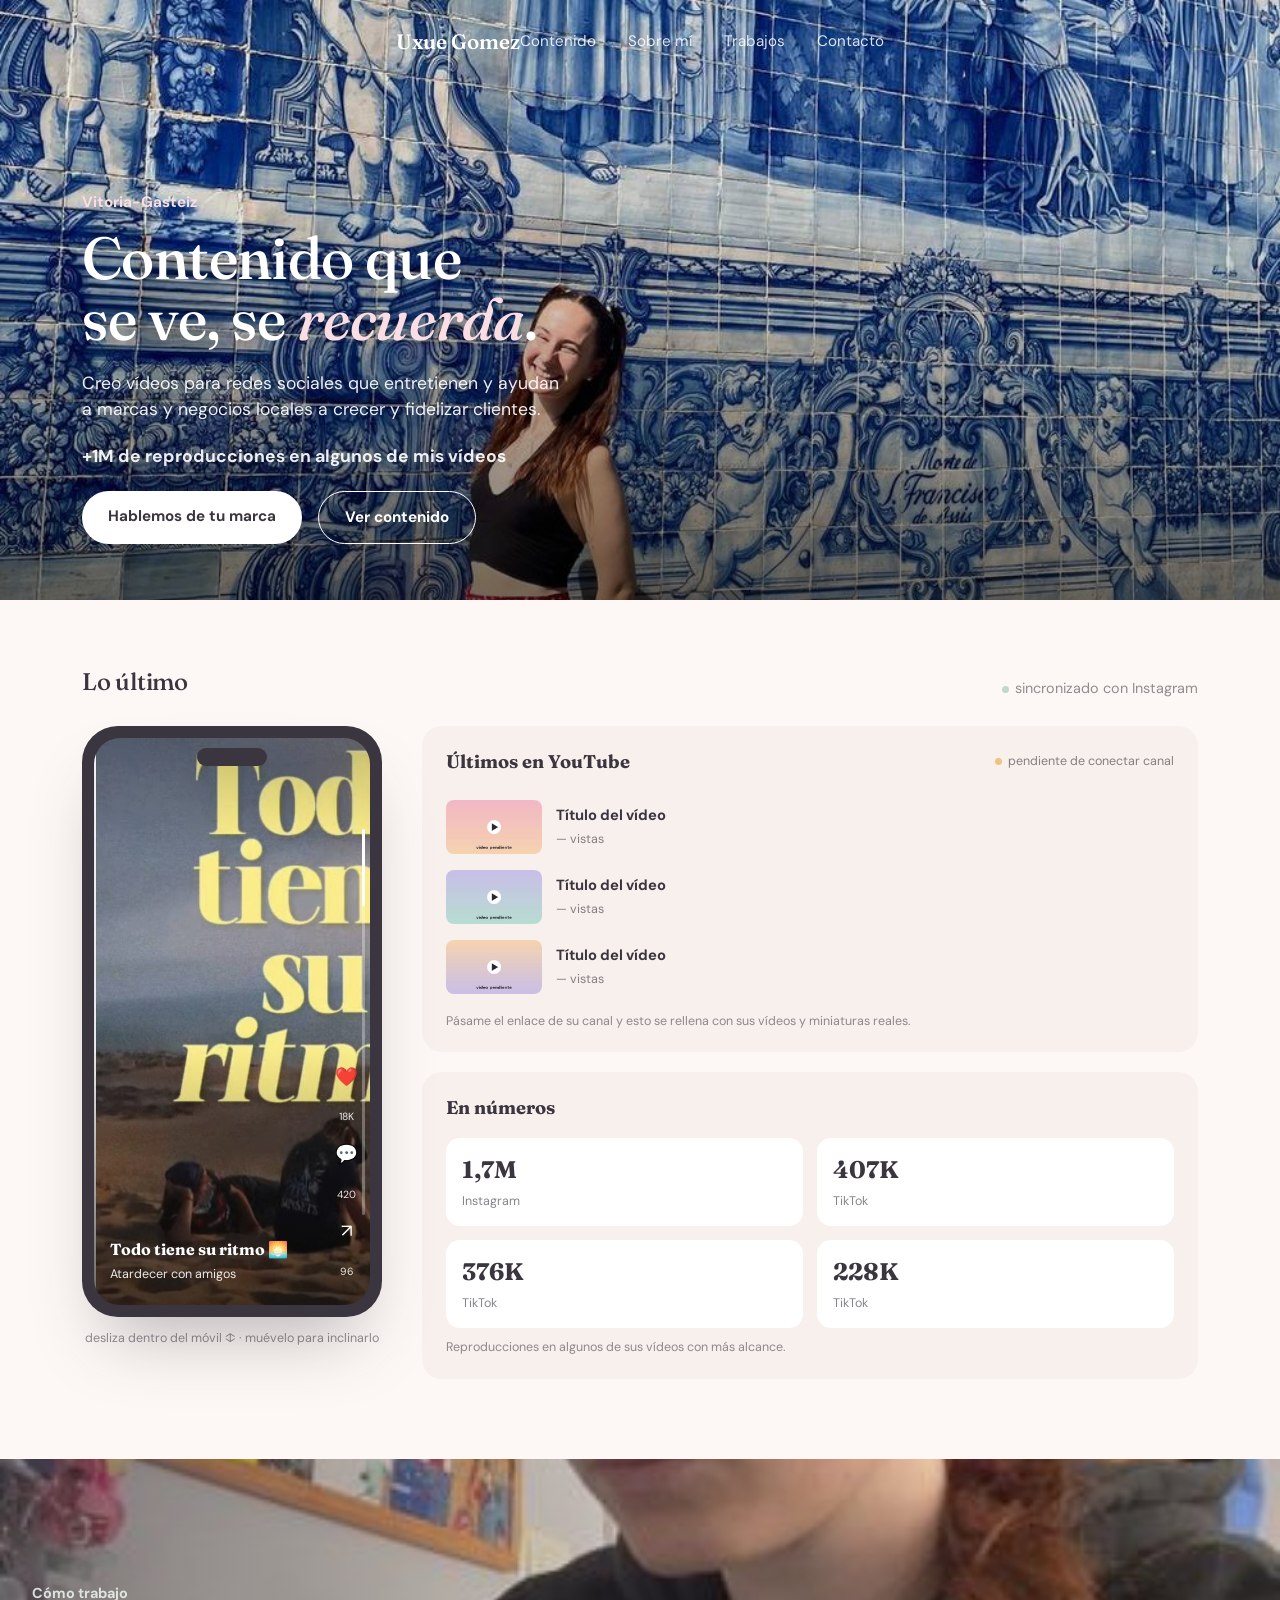
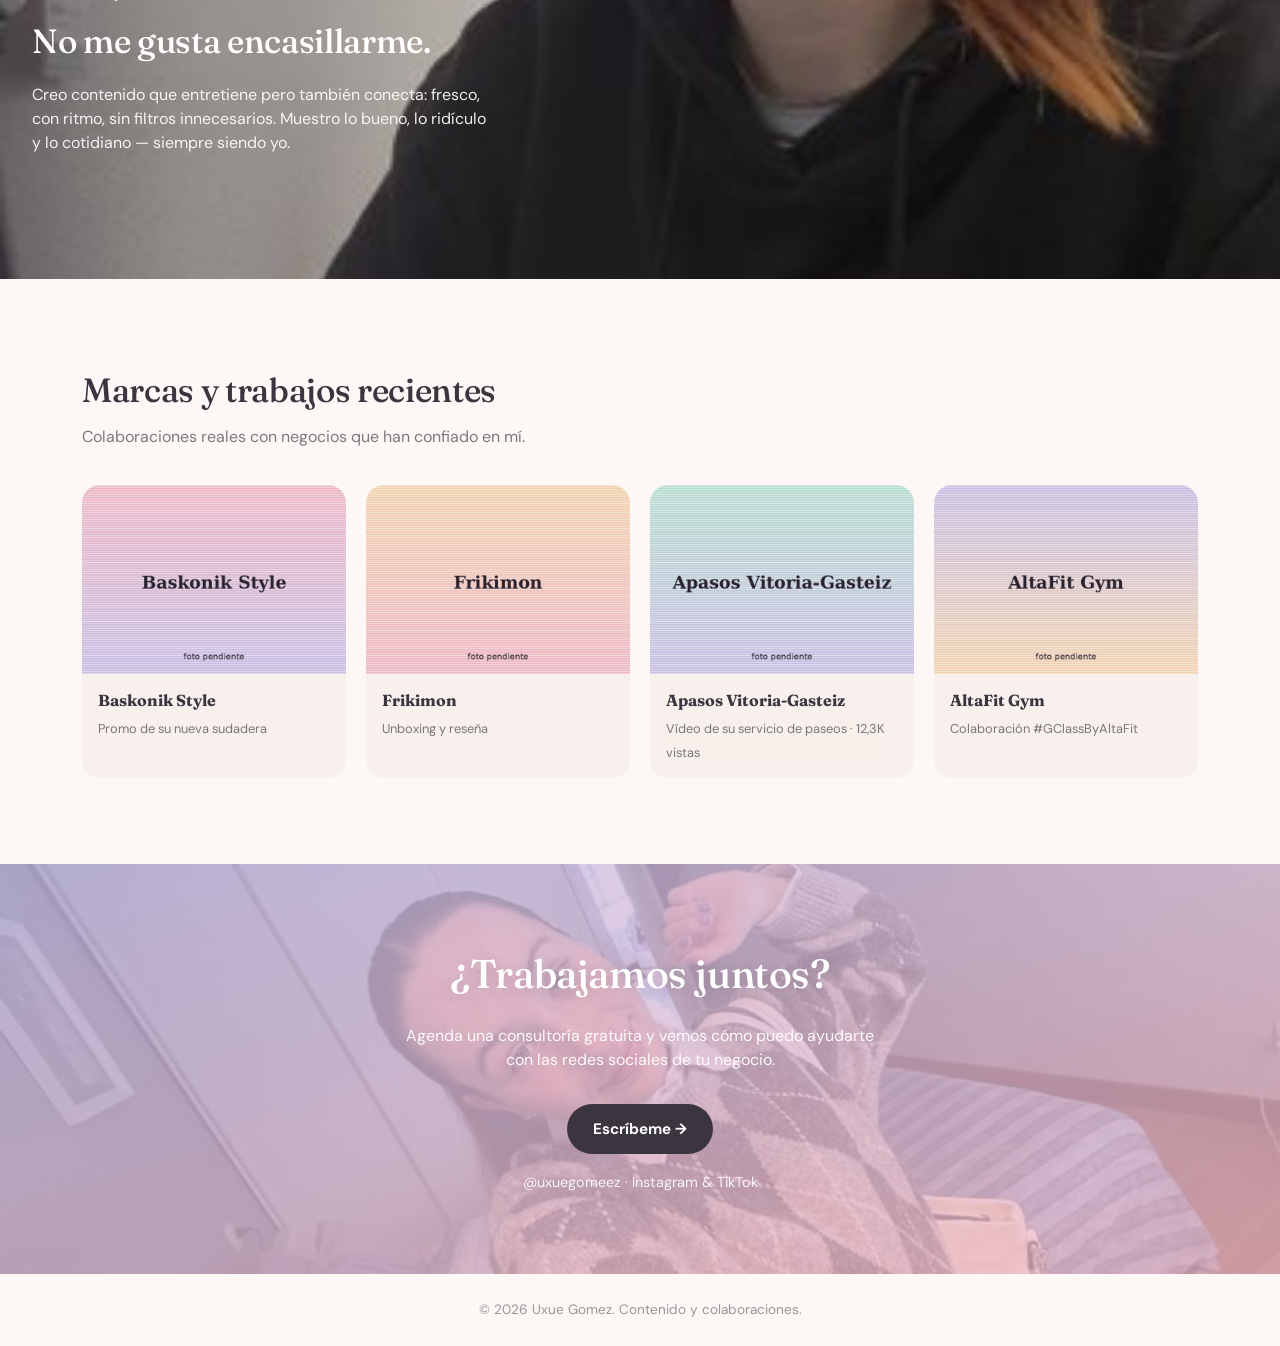
==== uxue-landing/index.html @ 89fcc7ba "orden" ====
<!DOCTYPE html>
<html lang="es">
<head>
<meta charset="UTF-8">
<meta name="viewport" content="width=device-width, initial-scale=1.0">
<title>Uxue Gomez — Contenido &amp; colaboraciones</title>
<link rel="preconnect" href="https://fonts.googleapis.com">
<link href="https://fonts.googleapis.com/css2?family=Fraunces:opsz,wght@9..144,400;9..144,500;9..144,600&family=DM+Sans:wght@400;500;700&display=swap" rel="stylesheet">
<link rel="stylesheet" href="css/style.css">
</head>
<body>

<section class="hero photo-surface" style="background-image:url('img/hero.jpg');">
  <div class="photo-tint hero-tint"></div>
  <nav>
    <div class="logo">Uxue Gomez</div>
    <div class="navlinks">
      <a href="#reciente">Contenido</a>
      <a href="#sobremi">Sobre mí</a>
      <a href="#trabajos">Trabajos</a>
      <a href="#contacto">Contacto</a>
    </div>
  </nav>
  <div class="hero-body hero-body-solo">
    <div class="hero-copy">
      <div class="kicker">Vitoria-Gasteiz</div>
      <h1>Contenido que<br>se ve, se <em>recuerda</em>.</h1>
      <p>Creo vídeos para redes sociales que entretienen y ayudan a marcas y negocios locales a crecer y fidelizar clientes.</p>
      <p class="hero-stat">+1M de reproducciones en algunos de mis vídeos</p>
      <div class="hero-actions">
        <a href="#contacto" class="btn btn-primary">Hablemos de tu marca</a>
        <a href="#reciente" class="btn btn-ghost">Ver contenido</a>
      </div>
    </div>
  </div>
</section>

<section class="reciente" id="reciente">
  <div class="reciente-head wrap">
    <h2>Lo último</h2>
    <p class="sync"><span class="sync-dot"></span> sincronizado con Instagram</p>
  </div>

  <!--
    AQUÍ VA EL EMBED REAL DE INSTAGRAM (SnapWidget / Behold.so / Elfsight):
    conectando su cuenta una vez, el móvil de abajo se sustituye por el
    snippet que ellos te den y se actualiza solo con cada post nuevo.
    Mientras tanto usa capturas reales de sus reels.
  -->

  <div class="reciente-grid wrap">
    <div class="phone-tilt-wrap" id="phoneTilt">
      <div class="phone-frame" id="phoneFrame">
        <div class="phone-notch"></div>
        <div class="phone-screen" id="phoneScreen">
          <div class="scroll-track"><div class="scroll-thumb" id="scrollThumb"></div></div>

          <div class="reel-panel" style="background-image:url('img/reels/ritmo.jpg');">
            <div class="caption"><b>Todo tiene su ritmo 🌅</b><span>Atardecer con amigos</span></div>
            <div class="actions">❤️<span class="n">18K</span>💬<span class="n">420</span>↗️<span class="n">96</span></div>
          </div>
          <div class="reel-panel" style="background-image:url('img/reels/peluqueria.jpg');">
            <div class="caption"><b>Colab · peluquería local</b><span>"La mejor peluquería..."</span></div>
            <div class="actions">❤️<span class="n">6.2K</span>💬<span class="n">140</span>↗️<span class="n">58</span></div>
          </div>
          <div class="reel-panel" style="background-image:url('img/reels/bocata.jpg');">
            <div class="caption"><b>Un día cualquiera</b><span>Contenido del día a día</span></div>
            <div class="actions">❤️<span class="n">9.8K</span>💬<span class="n">203</span>↗️<span class="n">71</span></div>
          </div>
          <div class="reel-panel" style="background-image:url('img/reels/bullying.jpg');">
            <div class="caption"><b>Hablemos de bullying</b><span>Vídeo de concienciación</span></div>
            <div class="actions">❤️<span class="n">31K</span>💬<span class="n">890</span>↗️<span class="n">410</span></div>
          </div>
        </div>
      </div>
      <div class="phone-hint">desliza dentro del móvil ↕ · muévelo para inclinarlo</div>
    </div>

    <div class="reciente-side">
      <div class="side-card">
        <div class="side-card-head">
          <b>Últimos en YouTube</b>
          <span class="sync"><span class="sync-dot yt"></span> pendiente de conectar canal</span>
        </div>
        <a class="yt-item" href="#">
          <img src="img/youtube/yt1.jpg" alt="Miniatura de vídeo pendiente">
          <div><b>Título del vídeo</b><span>— vistas</span></div>
        </a>
        <a class="yt-item" href="#">
          <img src="img/youtube/yt2.jpg" alt="Miniatura de vídeo pendiente">
          <div><b>Título del vídeo</b><span>— vistas</span></div>
        </a>
        <a class="yt-item" href="#">
          <img src="img/youtube/yt3.jpg" alt="Miniatura de vídeo pendiente">
          <div><b>Título del vídeo</b><span>— vistas</span></div>
        </a>
        <p class="side-note">Pásame el enlace de su canal y esto se rellena con sus vídeos y miniaturas reales.</p>
      </div>

      <div class="side-card stats-card">
        <div class="side-card-head"><b>En números</b></div>
        <div class="stats-grid">
          <div class="stat"><b>1,7M</b><span>Instagram</span></div>
          <div class="stat"><b>407K</b><span>TikTok</span></div>
          <div class="stat"><b>376K</b><span>TikTok</span></div>
          <div class="stat"><b>228K</b><span>TikTok</span></div>
        </div>
        <p class="side-note">Reproducciones en algunos de sus vídeos con más alcance.</p>
      </div>
    </div>
  </div>
</section>

<section class="aboutband photo-surface" id="sobremi" style="background-image:url('img/about.jpg');">
  <div class="photo-tint about-tint"></div>
  <div class="aboutband-copy">
    <div class="kicker">Cómo trabajo</div>
    <h2>No me gusta encasillarme.</h2>
    <p>Creo contenido que entretiene pero también conecta: fresco, con ritmo, sin filtros innecesarios. Muestro lo bueno, lo ridículo y lo cotidiano — siempre siendo yo.</p>
  </div>
</section>

<section class="trabajos" id="trabajos">
  <div class="wrap">
    <h2>Marcas y trabajos recientes</h2>
    <p>Colaboraciones reales con negocios que han confiado en mí.</p>
    <div class="brand-grid">
      <div class="brand-card">
        <img src="img/brands/baskonik.jpg" alt="Baskonik Style">
        <div class="brand-info">
          <b>Baskonik Style</b>
          <span>Promo de su nueva sudadera</span>
        </div>
      </div>
      <div class="brand-card">
        <img src="img/brands/frikimon.jpg" alt="Frikimon">
        <div class="brand-info">
          <b>Frikimon</b>
          <span>Unboxing y reseña</span>
        </div>
      </div>
      <div class="brand-card">
        <img src="img/brands/apasos.jpg" alt="Apasos Vitoria-Gasteiz">
        <div class="brand-info">
          <b>Apasos Vitoria-Gasteiz</b>
          <span>Vídeo de su servicio de paseos · 12,3K vistas</span>
        </div>
      </div>
      <div class="brand-card">
        <img src="img/brands/altafit.jpg" alt="AltaFit Gym">
        <div class="brand-info">
          <b>AltaFit Gym</b>
          <span>Colaboración #GClassByAltaFit</span>
        </div>
      </div>
    </div>
  </div>
</section>

<section class="contact photo-surface" id="contacto" style="background-image:url('img/work.jpg');">
  <div class="photo-tint contact-tint"></div>
  <div class="wrap">
    <h2>¿Trabajamos juntos?</h2>
    <p>Agenda una consultoría gratuita y vemos cómo puedo ayudarte con las redes sociales de tu negocio.</p>
    <a href="mailto:uxuegomeez@gmail.com" class="btn btn-primary">Escríbeme →</a>
    <div class="contact-handles">@uxuegomeez · Instagram &amp; TikTok</div>
  </div>
</section>

<footer>© 2026 Uxue Gomez. Contenido y colaboraciones.</footer>

<script src="js/main.js"></script>
</body>
</html>
---- uxue-landing/css/style.css ----
:root{
  --cream:#FDF8F5;
  --cream-soft:#F7F0EC;
  --ink:#3B3540;
  --blush:#F2B8C6;
  --lavender:#C9BFE8;
  --mint:#B8DED1;
  --peach:#F6D3B0;
}
*{box-sizing:border-box;margin:0;padding:0;}
html{scroll-behavior:smooth;}
body{background:var(--cream);color:var(--ink);font-family:'DM Sans',sans-serif;line-height:1.5;overflow-x:hidden;}
h1,h2,h3{font-family:'Fraunces',serif;font-weight:500;letter-spacing:-0.01em;}
a{color:inherit;text-decoration:none;}
img{display:block;max-width:100%;}
.wrap{max-width:1180px;margin:0 auto;padding:0 32px;}

/* Reusable photo surface: background-image is set inline per section via style="" */
.photo-surface{position:relative;background-size:cover;background-position:center;}
.photo-tint{position:absolute;inset:0;}
.hero-tint{background:linear-gradient(180deg, rgba(0,0,0,0.05) 0%, rgba(0,0,0,0.05) 35%, rgba(0,0,0,0.55) 100%);}
.about-tint{background:linear-gradient(90deg, rgba(59,53,64,0.55) 0%, rgba(59,53,64,0.15) 55%, transparent 100%);}
.contact-tint{background:linear-gradient(160deg, rgba(201,191,232,0.8), rgba(242,184,198,0.75));}

nav{display:flex;justify-content:space-between;align-items:center;padding:26px 32px;max-width:1180px;margin:0 auto;position:relative;z-index:5;}
.logo{font-family:'Fraunces',serif;font-size:1.3rem;font-weight:600;color:#fff;}
.navlinks{display:flex;gap:32px;font-size:0.95rem;}
.navlinks a{opacity:0.85;transition:opacity 0.2s;color:#fff;}
.navlinks a:hover{opacity:1;}

/* HERO */
.hero{position:relative;min-height:600px;display:flex;flex-direction:column;color:#fff;overflow:hidden;}
.hero-body{position:relative;z-index:2;flex:1;display:flex;align-items:flex-end;max-width:1180px;margin:0 auto;width:100%;padding:0 32px 56px;}
.hero-body-solo{max-width:1180px;}
.hero-copy{opacity:0;animation:riseIn 0.9s 0.1s cubic-bezier(.2,.7,.3,1) forwards;max-width:640px;}
.hero-copy .kicker{color:#FBDDE4;font-weight:700;font-size:0.95rem;margin-bottom:14px;}
.hero h1{font-size:clamp(2.5rem,4.8vw,3.7rem);line-height:1.03;text-shadow:0 2px 24px rgba(0,0,0,0.25);}
.hero h1 em{font-style:italic;color:#FBDDE4;}
.hero p{margin-top:20px;font-size:1.1rem;max-width:40ch;opacity:0.92;}
.hero-stat{margin-top:14px;font-size:0.85rem;opacity:0.85;font-weight:700;}
.hero-actions{margin-top:22px;display:flex;gap:16px;flex-wrap:wrap;}
.btn{display:inline-block;padding:14px 26px;border-radius:100px;font-weight:700;font-size:0.95rem;transition:transform 0.2s ease, background 0.2s ease;}
.btn-primary{background:#fff;color:var(--ink);}
.btn-primary:hover{transform:translateY(-2px);}
.btn-ghost{border:1.5px solid #fff;color:#fff;}
.btn-ghost:hover{background:#fff;color:var(--ink);}

@keyframes riseIn{from{opacity:0;transform:translateY(18px);}to{opacity:1;transform:translateY(0);}}

/* RECIENTE: phone left, side cards right */
.reciente{padding:64px 0 80px;}
.reciente-head{padding-bottom:26px;display:flex;justify-content:space-between;align-items:flex-end;flex-wrap:wrap;gap:8px;}
.reciente-head p{opacity:0.55;font-size:0.9rem;}
.sync{display:inline-flex;align-items:center;gap:6px;}
.sync-dot{width:7px;height:7px;border-radius:50%;background:#8FBFA8;display:inline-block;animation:pulse 2s infinite;}
.sync-dot.yt{background:#E8A93B;}
@keyframes pulse{0%,100%{opacity:1;}50%{opacity:0.35;}}

.reciente-grid{display:grid;grid-template-columns:300px 1fr;gap:40px;align-items:start;}

.phone-tilt-wrap{perspective:1200px;width:100%;max-width:300px;}
.phone-frame{transform-style:preserve-3d;transition:transform 0.15s ease-out;background:var(--ink);border-radius:36px;padding:12px;box-shadow:0 40px 70px -25px rgba(59,53,64,0.35);position:relative;}
.phone-notch{position:absolute;top:22px;left:50%;transform:translateX(-50%);width:70px;height:18px;background:var(--ink);border-radius:12px;z-index:3;}
.phone-screen{position:relative;border-radius:26px;overflow-y:auto;overflow-x:hidden;aspect-ratio:9/18.5;scroll-snap-type:y mandatory;-webkit-overflow-scrolling:touch;}
.phone-screen::-webkit-scrollbar{display:none;}
.reel-panel{scroll-snap-align:start;height:100%;position:relative;display:flex;align-items:flex-end;padding:20px 16px;color:#fff;background-size:cover;background-position:center;}
.reel-panel::before{content:"";position:absolute;inset:0;background:linear-gradient(0deg, rgba(0,0,0,0.55) 0%, transparent 45%);}
.reel-panel .caption, .reel-panel .actions{position:relative;z-index:1;}
.reel-panel .caption b{display:block;font-family:'Fraunces',serif;font-size:1rem;}
.reel-panel .caption span{font-size:0.78rem;opacity:0.9;}
.reel-panel .actions{position:absolute;right:12px;bottom:26px;display:flex;flex-direction:column;gap:16px;align-items:center;font-size:1.15rem;}
.reel-panel .actions .n{font-size:0.65rem;opacity:0.9;margin-top:2px;}
.scroll-track{position:absolute;right:5px;top:16%;bottom:16%;width:3px;border-radius:3px;background:rgba(255,255,255,0.3);z-index:2;}
.scroll-thumb{position:absolute;left:0;width:100%;border-radius:3px;background:#fff;height:20%;transition:top 0.05s linear;}
.phone-hint{text-align:center;font-size:0.78rem;opacity:0.55;margin-top:12px;}

.reciente-side{display:flex;flex-direction:column;gap:20px;}
.side-card{background:var(--cream-soft);border-radius:20px;padding:22px 24px;}
.side-card-head{display:flex;justify-content:space-between;align-items:center;flex-wrap:wrap;gap:6px;margin-bottom:16px;}
.side-card-head b{font-family:'Fraunces',serif;font-size:1.15rem;}
.side-card-head .sync{font-size:0.78rem;opacity:0.6;}
.yt-item{display:flex;gap:14px;align-items:center;padding:8px 0;border-radius:10px;}
.yt-item img{width:96px;height:54px;object-fit:cover;border-radius:8px;flex-shrink:0;}
.yt-item b{display:block;font-size:0.92rem;}
.yt-item span{font-size:0.78rem;opacity:0.6;}
.side-note{margin-top:10px;font-size:0.78rem;opacity:0.55;}

.stats-grid{display:grid;grid-template-columns:1fr 1fr;gap:14px;}
.stat{background:#fff;border-radius:14px;padding:14px 16px;}
.stat b{display:block;font-family:'Fraunces',serif;font-size:1.5rem;}
.stat span{font-size:0.78rem;opacity:0.6;}

/* SOBRE MÍ */
.aboutband{position:relative;min-height:420px;display:flex;align-items:center;color:#fff;overflow:hidden;}
.aboutband-copy{position:relative;z-index:2;max-width:520px;padding:60px 32px;}
.aboutband-copy .kicker{color:#E8F0EA;font-weight:700;font-size:0.9rem;margin-bottom:12px;opacity:0.9;}
.aboutband-copy h2{font-size:2.1rem;margin-bottom:16px;}
.aboutband-copy p{opacity:0.92;max-width:42ch;}

/* TRABAJOS + MARCAS unificado */
.trabajos{padding:86px 32px;}
.trabajos h2{font-size:2.1rem;margin-bottom:10px;}
.trabajos > .wrap > p{opacity:0.65;max-width:52ch;margin-bottom:36px;}
.brand-grid{display:grid;grid-template-columns:repeat(4,1fr);gap:20px;}
.brand-card{border-radius:18px;overflow:hidden;background:var(--cream-soft);transition:transform 0.2s ease;}
.brand-card:hover{transform:translateY(-4px);}
.brand-card img{width:100%;aspect-ratio:7/5;object-fit:cover;}
.brand-info{padding:14px 16px;}
.brand-info b{display:block;font-family:'Fraunces',serif;font-size:1rem;margin-bottom:4px;}
.brand-info span{font-size:0.8rem;opacity:0.65;}

/* CONTACTO */
.contact{position:relative;min-height:340px;display:flex;align-items:center;color:#fff;overflow:hidden;}
.contact .wrap{position:relative;z-index:2;text-align:center;padding:80px 32px;}
.contact h2{color:#fff;font-size:2.5rem;max-width:17ch;margin:0 auto 20px;text-shadow:0 2px 16px rgba(0,0,0,0.15);}
.contact p{opacity:0.95;max-width:44ch;margin:0 auto 32px;}
.contact .btn-primary{background:var(--ink);color:#fff;}
.contact .btn-primary:hover{background:#5A4F63;}
.contact-handles{margin-top:18px;font-size:0.9rem;opacity:0.9;}
footer{padding:26px 32px;text-align:center;font-size:0.85rem;opacity:0.5;}

@media (max-width:900px){
  .reciente-grid{grid-template-columns:1fr;}
  .phone-tilt-wrap{margin:0 auto;}
  .brand-grid{grid-template-columns:repeat(2,1fr);}
}
@media (max-width:560px){
  .brand-grid{grid-template-columns:1fr;}
  .stats-grid{grid-template-columns:1fr 1fr;}
}
@media (prefers-reduced-motion: reduce){
  .hero-copy{animation:none;opacity:1;}
  *{transition:none !important;}
}
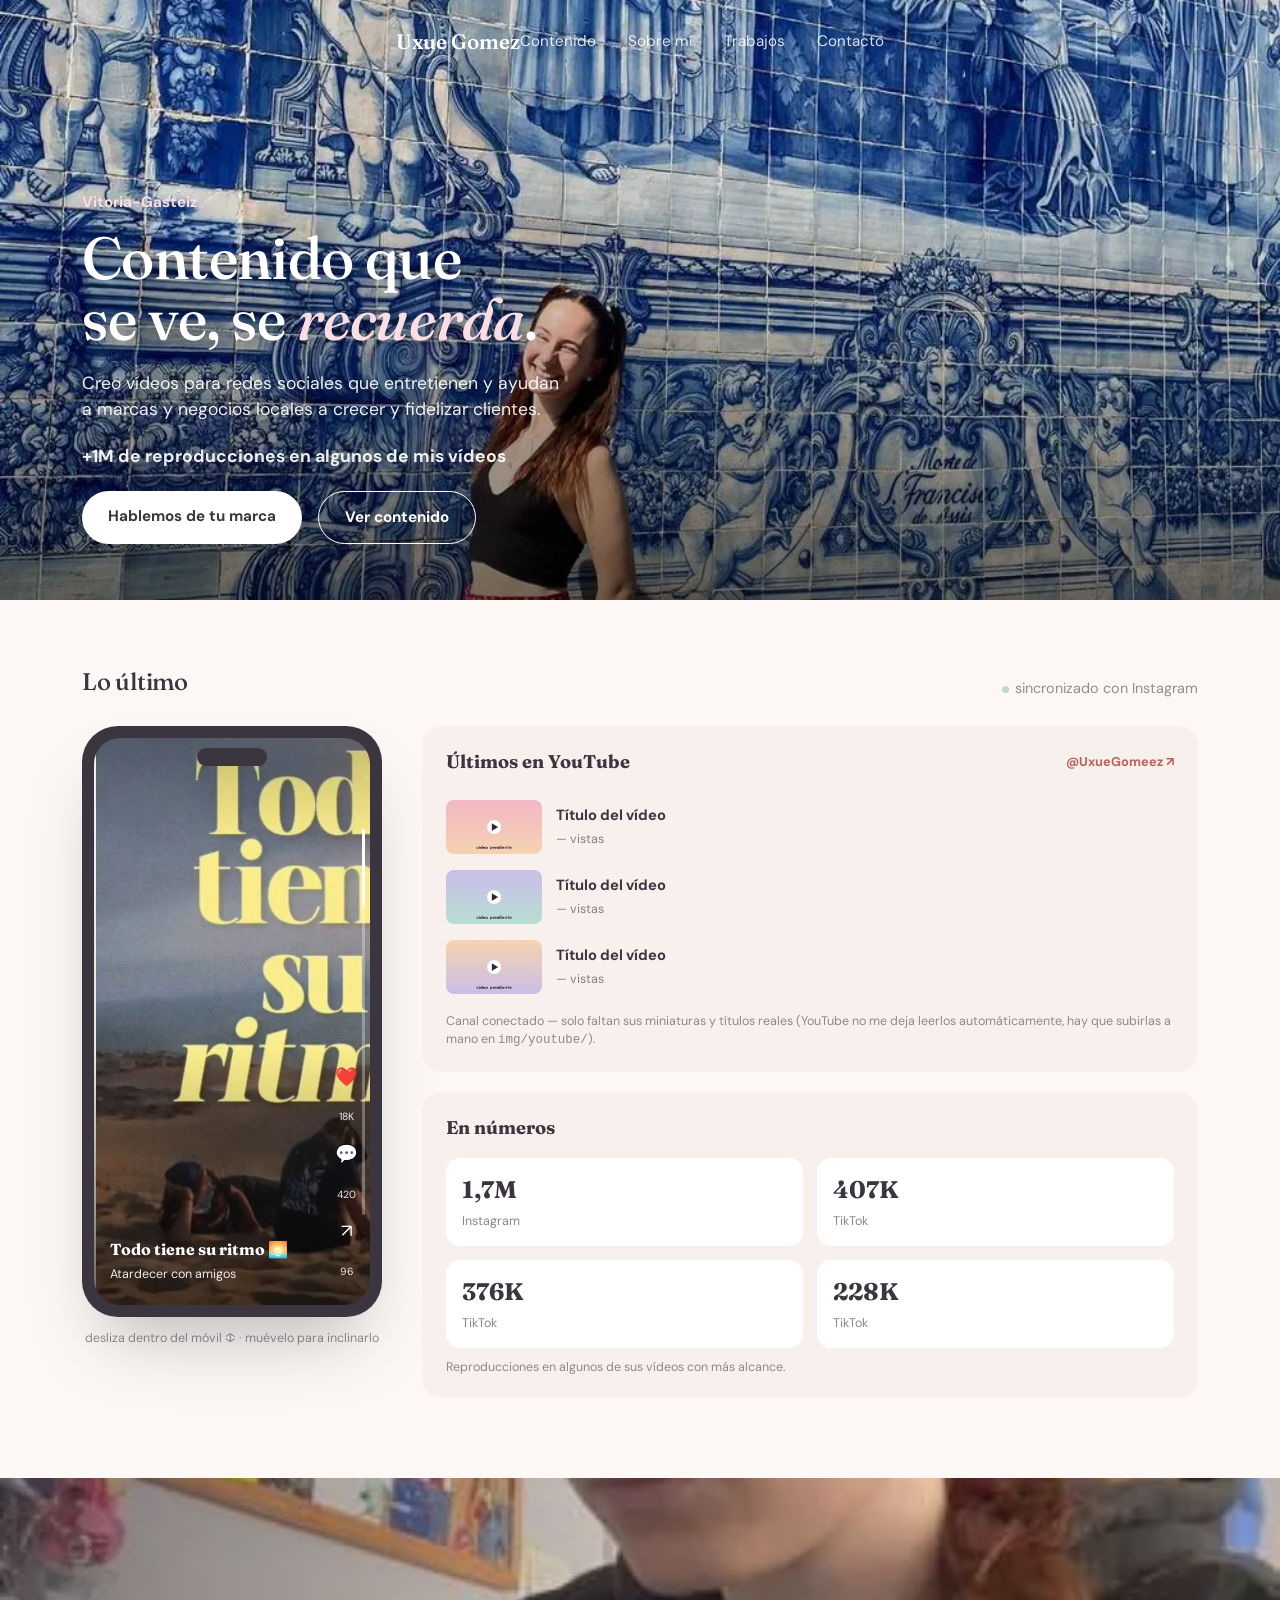
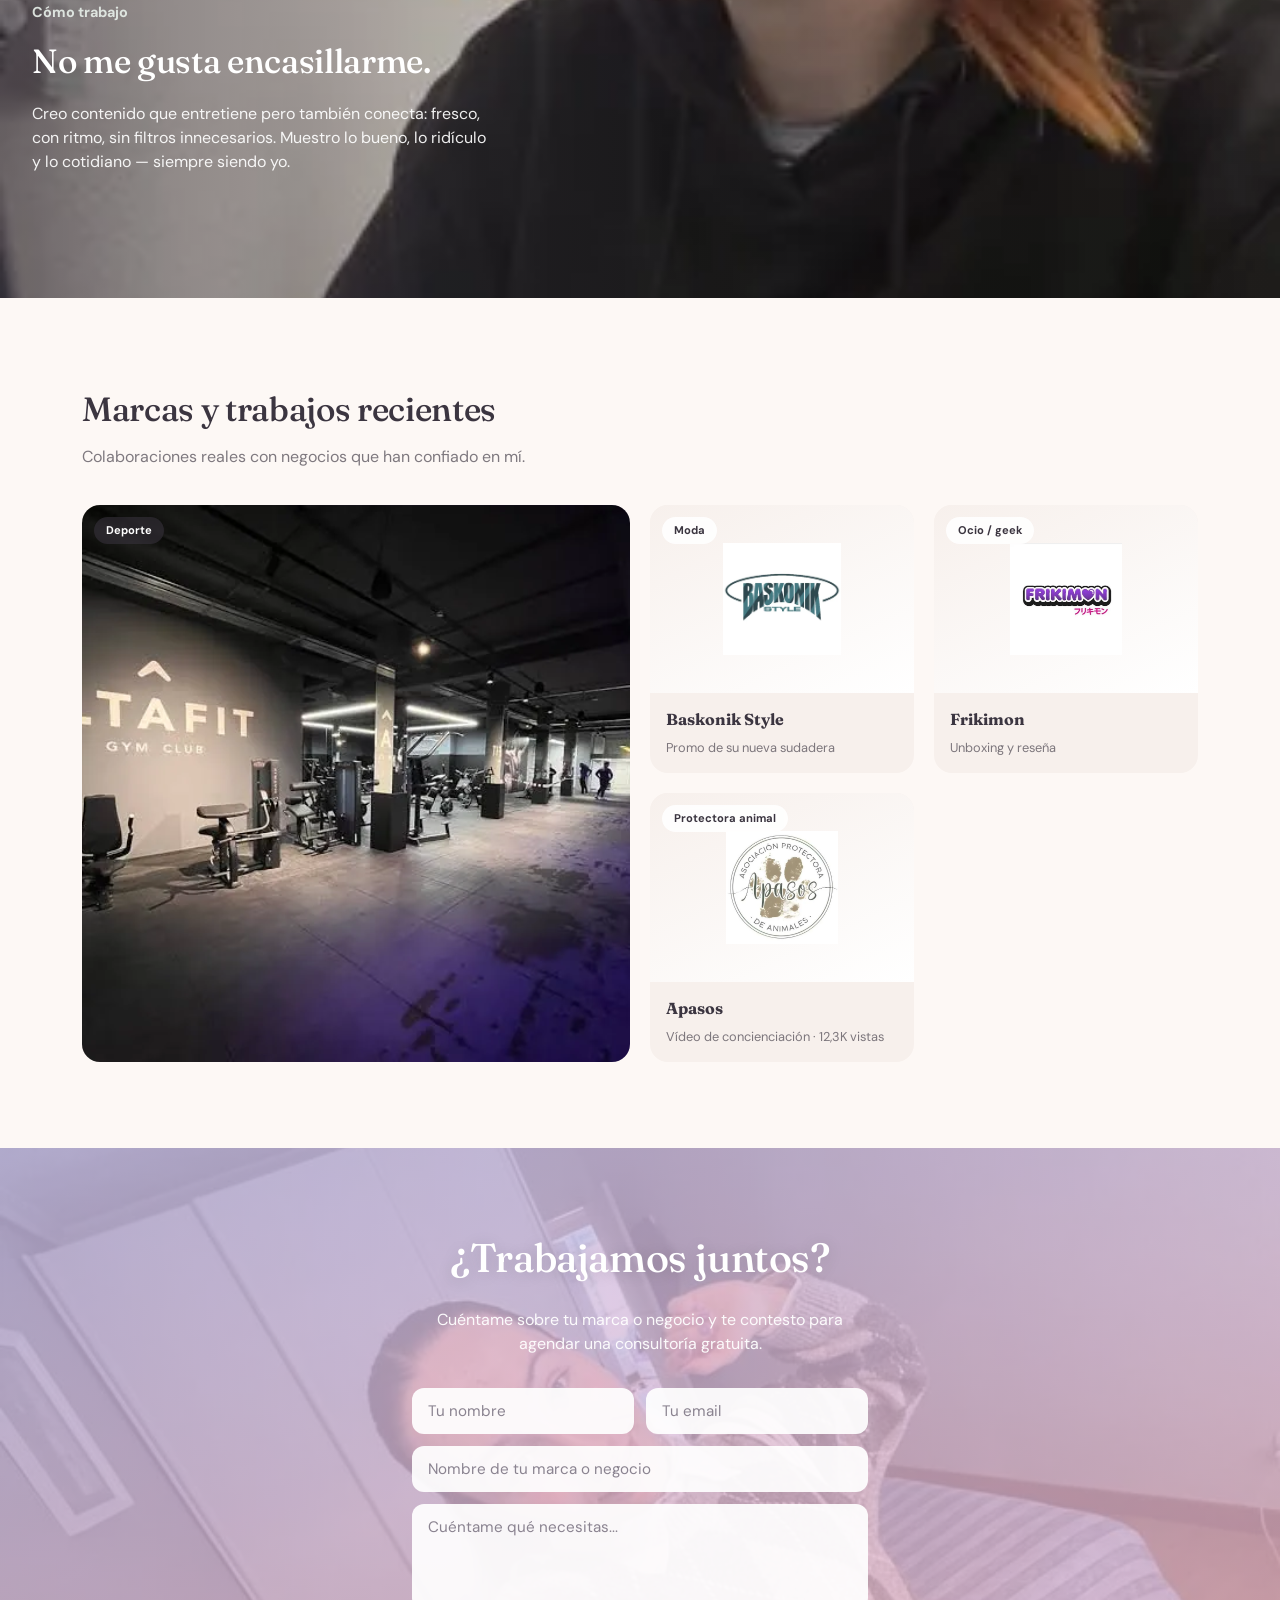
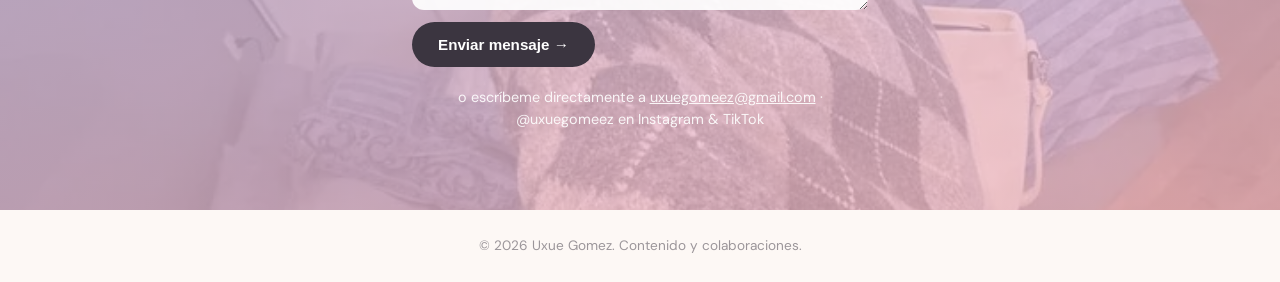
==== commit 113e9b26: "cambios" ====
--- a/uxue-landing/index.html
+++ b/uxue-landing/index.html
@@ -4,13 +4,33 @@
 <meta charset="UTF-8">
 <meta name="viewport" content="width=device-width, initial-scale=1.0">
 <title>Uxue Gomez — Contenido &amp; colaboraciones</title>
+<meta name="description" content="Uxue Gomez, creadora de contenido en Vitoria-Gasteiz. Vídeos de estilo de vida y colaboraciones con marcas y negocios locales.">
+
+<!-- Open Graph: cómo se ve el enlace al compartirlo en WhatsApp/redes -->
+<meta property="og:type" content="website">
+<meta property="og:title" content="Uxue Gomez — Contenido & colaboraciones">
+<meta property="og:description" content="Vídeos de estilo de vida y colaboraciones con marcas y negocios locales en Vitoria-Gasteiz.">
+<meta property="og:image" content="img/og-image.jpg">
+<meta property="og:url" content="https://uxuegomeez.github.io/">
+<meta name="twitter:card" content="summary_large_image">
+
+<link rel="icon" type="image/png" href="img/favicon.png">
 <link rel="preconnect" href="https://fonts.googleapis.com">
 <link href="https://fonts.googleapis.com/css2?family=Fraunces:opsz,wght@9..144,400;9..144,500;9..144,600&family=DM+Sans:wght@400;500;700&display=swap" rel="stylesheet">
 <link rel="stylesheet" href="css/style.css">
+
+<!--
+  ANALÍTICA (Plausible — ligero, sin cookies, no necesita aviso de cookies):
+  1. Crea cuenta gratuita/de pago en https://plausible.io
+  2. Añade el dominio real donde esté publicada la web
+  3. Sustituye "uxuegomeez.github.io" de data-domain por el dominio real
+  Alternativa: Google Analytics 4 (gtag.js) si prefieres esa casa en vez de Plausible.
+-->
+<script defer data-domain="uxuegomeez.github.io" src="https://plausible.io/js/script.js"></script>
 </head>
 <body>
 
-<section class="hero photo-surface" style="background-image:url('img/hero.jpg');">
+<section class="hero photo-surface" style="background-image:url('img/hero.webp');">
   <div class="photo-tint hero-tint"></div>
   <nav>
     <div class="logo">Uxue Gomez</div>
@@ -55,19 +75,19 @@
         <div class="phone-screen" id="phoneScreen">
           <div class="scroll-track"><div class="scroll-thumb" id="scrollThumb"></div></div>
 
-          <div class="reel-panel" style="background-image:url('img/reels/ritmo.jpg');">
+          <div class="reel-panel" style="background-image:url('img/reels/ritmo.webp');">
             <div class="caption"><b>Todo tiene su ritmo 🌅</b><span>Atardecer con amigos</span></div>
             <div class="actions">❤️<span class="n">18K</span>💬<span class="n">420</span>↗️<span class="n">96</span></div>
           </div>
-          <div class="reel-panel" style="background-image:url('img/reels/peluqueria.jpg');">
+          <div class="reel-panel" style="background-image:url('img/reels/peluqueria.webp');">
             <div class="caption"><b>Colab · peluquería local</b><span>"La mejor peluquería..."</span></div>
             <div class="actions">❤️<span class="n">6.2K</span>💬<span class="n">140</span>↗️<span class="n">58</span></div>
           </div>
-          <div class="reel-panel" style="background-image:url('img/reels/bocata.jpg');">
+          <div class="reel-panel" style="background-image:url('img/reels/bocata.webp');">
             <div class="caption"><b>Un día cualquiera</b><span>Contenido del día a día</span></div>
             <div class="actions">❤️<span class="n">9.8K</span>💬<span class="n">203</span>↗️<span class="n">71</span></div>
           </div>
-          <div class="reel-panel" style="background-image:url('img/reels/bullying.jpg');">
+          <div class="reel-panel" style="background-image:url('img/reels/bullying.webp');">
             <div class="caption"><b>Hablemos de bullying</b><span>Vídeo de concienciación</span></div>
             <div class="actions">❤️<span class="n">31K</span>💬<span class="n">890</span>↗️<span class="n">410</span></div>
           </div>
@@ -80,21 +100,21 @@
       <div class="side-card">
         <div class="side-card-head">
           <b>Últimos en YouTube</b>
-          <span class="sync"><span class="sync-dot yt"></span> pendiente de conectar canal</span>
-        </div>
-        <a class="yt-item" href="#">
-          <img src="img/youtube/yt1.jpg" alt="Miniatura de vídeo pendiente">
+          <a class="yt-channel-link" href="https://www.youtube.com/@UxueGomeez" target="_blank" rel="noopener">@UxueGomeez ↗</a>
+        </div>
+        <a class="yt-item" href="https://www.youtube.com/@UxueGomeez" target="_blank" rel="noopener">
+          <img src="img/youtube/yt1.webp" alt="Miniatura de vídeo pendiente">
           <div><b>Título del vídeo</b><span>— vistas</span></div>
         </a>
-        <a class="yt-item" href="#">
-          <img src="img/youtube/yt2.jpg" alt="Miniatura de vídeo pendiente">
+        <a class="yt-item" href="https://www.youtube.com/@UxueGomeez" target="_blank" rel="noopener">
+          <img src="img/youtube/yt2.webp" alt="Miniatura de vídeo pendiente">
           <div><b>Título del vídeo</b><span>— vistas</span></div>
         </a>
-        <a class="yt-item" href="#">
-          <img src="img/youtube/yt3.jpg" alt="Miniatura de vídeo pendiente">
+        <a class="yt-item" href="https://www.youtube.com/@UxueGomeez" target="_blank" rel="noopener">
+          <img src="img/youtube/yt3.webp" alt="Miniatura de vídeo pendiente">
           <div><b>Título del vídeo</b><span>— vistas</span></div>
         </a>
-        <p class="side-note">Pásame el enlace de su canal y esto se rellena con sus vídeos y miniaturas reales.</p>
+        <p class="side-note">Canal conectado — solo faltan sus miniaturas y títulos reales (YouTube no me deja leerlos automáticamente, hay que subirlas a mano en <code>img/youtube/</code>).</p>
       </div>
 
       <div class="side-card stats-card">
@@ -111,7 +131,7 @@
   </div>
 </section>
 
-<section class="aboutband photo-surface" id="sobremi" style="background-image:url('img/about.jpg');">
+<section class="aboutband photo-surface" id="sobremi" style="background-image:url('img/about.webp');">
   <div class="photo-tint about-tint"></div>
   <div class="aboutband-copy">
     <div class="kicker">Cómo trabajo</div>
@@ -125,45 +145,78 @@
     <h2>Marcas y trabajos recientes</h2>
     <p>Colaboraciones reales con negocios que han confiado en mí.</p>
     <div class="brand-grid">
-      <div class="brand-card">
-        <img src="img/brands/baskonik.jpg" alt="Baskonik Style">
+
+      <a class="brand-card brand-card-featured" href="#contacto">
+        <div class="brand-photo" style="background-image:url('img/brands/altafit.webp');">
+          <span class="brand-tag">Deporte</span>
+        </div>
+        <div class="brand-info">
+          <b>AltaFit Gym</b>
+          <span>Colaboración #GClassByAltaFit — grabación dentro del club</span>
+        </div>
+      </a>
+
+      <a class="brand-card" href="#contacto">
+        <div class="brand-logo-box">
+          <span class="brand-tag">Moda</span>
+          <img src="img/brands/baskonik.webp" alt="Baskonik Style">
+        </div>
         <div class="brand-info">
           <b>Baskonik Style</b>
           <span>Promo de su nueva sudadera</span>
         </div>
-      </div>
-      <div class="brand-card">
-        <img src="img/brands/frikimon.jpg" alt="Frikimon">
+      </a>
+
+      <a class="brand-card" href="#contacto">
+        <div class="brand-logo-box">
+          <span class="brand-tag">Ocio / geek</span>
+          <img src="img/brands/frikimon.webp" alt="Frikimon">
+        </div>
         <div class="brand-info">
           <b>Frikimon</b>
           <span>Unboxing y reseña</span>
         </div>
-      </div>
-      <div class="brand-card">
-        <img src="img/brands/apasos.jpg" alt="Apasos Vitoria-Gasteiz">
-        <div class="brand-info">
-          <b>Apasos Vitoria-Gasteiz</b>
-          <span>Vídeo de su servicio de paseos · 12,3K vistas</span>
-        </div>
-      </div>
-      <div class="brand-card">
-        <img src="img/brands/altafit.jpg" alt="AltaFit Gym">
-        <div class="brand-info">
-          <b>AltaFit Gym</b>
-          <span>Colaboración #GClassByAltaFit</span>
-        </div>
-      </div>
-    </div>
-  </div>
-</section>
-
-<section class="contact photo-surface" id="contacto" style="background-image:url('img/work.jpg');">
+      </a>
+
+      <a class="brand-card" href="#contacto">
+        <div class="brand-logo-box">
+          <span class="brand-tag">Protectora animal</span>
+          <img src="img/brands/apasos.webp" alt="Apasos">
+        </div>
+        <div class="brand-info">
+          <b>Apasos</b>
+          <span>Vídeo de concienciación · 12,3K vistas</span>
+        </div>
+      </a>
+
+    </div>
+  </div>
+</section>
+
+<section class="contact photo-surface" id="contacto" style="background-image:url('img/work.webp');">
   <div class="photo-tint contact-tint"></div>
-  <div class="wrap">
+  <div class="wrap contact-wrap">
     <h2>¿Trabajamos juntos?</h2>
-    <p>Agenda una consultoría gratuita y vemos cómo puedo ayudarte con las redes sociales de tu negocio.</p>
-    <a href="mailto:uxuegomeez@gmail.com" class="btn btn-primary">Escríbeme →</a>
-    <div class="contact-handles">@uxuegomeez · Instagram &amp; TikTok</div>
+    <p>Cuéntame sobre tu marca o negocio y te contesto para agendar una consultoría gratuita.</p>
+
+    <!--
+      Formulario real sin backend propio, usando Formspree (gratis hasta 50 envíos/mes):
+      1. Crea cuenta en https://formspree.io
+      2. Crea un "form" nuevo, te da una URL tipo https://formspree.io/f/xxxxxxxx
+      3. Sustituye la URL de abajo (action) por la tuya
+      Los envíos llegan directos a uxuegomeez@gmail.com sin tocar nada más.
+    -->
+    <form class="contact-form" action="https://formspree.io/f/TU_ID_DE_FORMSPREE" method="POST">
+      <div class="form-row">
+        <input type="text" name="nombre" placeholder="Tu nombre" required>
+        <input type="email" name="email" placeholder="Tu email" required>
+      </div>
+      <input type="text" name="negocio" placeholder="Nombre de tu marca o negocio">
+      <textarea name="mensaje" placeholder="Cuéntame qué necesitas..." rows="4" required></textarea>
+      <button type="submit" class="btn btn-primary">Enviar mensaje →</button>
+    </form>
+
+    <div class="contact-handles">o escríbeme directamente a <a href="mailto:uxuegomeez@gmail.com">uxuegomeez@gmail.com</a> · @uxuegomeez en Instagram &amp; TikTok</div>
   </div>
 </section>
 
--- a/uxue-landing/css/style.css
+++ b/uxue-landing/css/style.css
@@ -79,6 +79,8 @@
 .side-card-head{display:flex;justify-content:space-between;align-items:center;flex-wrap:wrap;gap:6px;margin-bottom:16px;}
 .side-card-head b{font-family:'Fraunces',serif;font-size:1.15rem;}
 .side-card-head .sync{font-size:0.78rem;opacity:0.6;}
+.yt-channel-link{font-size:0.8rem;font-weight:700;color:#B5453F;opacity:0.85;}
+.yt-channel-link:hover{opacity:1;}
 .yt-item{display:flex;gap:14px;align-items:center;padding:8px 0;border-radius:10px;}
 .yt-item img{width:96px;height:54px;object-fit:cover;border-radius:8px;flex-shrink:0;}
 .yt-item b{display:block;font-size:0.92rem;}
@@ -101,10 +103,19 @@
 .trabajos{padding:86px 32px;}
 .trabajos h2{font-size:2.1rem;margin-bottom:10px;}
 .trabajos > .wrap > p{opacity:0.65;max-width:52ch;margin-bottom:36px;}
-.brand-grid{display:grid;grid-template-columns:repeat(4,1fr);gap:20px;}
-.brand-card{border-radius:18px;overflow:hidden;background:var(--cream-soft);transition:transform 0.2s ease;}
-.brand-card:hover{transform:translateY(-4px);}
-.brand-card img{width:100%;aspect-ratio:7/5;object-fit:cover;}
+.brand-grid{display:grid;grid-template-columns:repeat(4,1fr);grid-template-rows:auto auto;gap:20px;}
+.brand-card{display:block;border-radius:18px;overflow:hidden;background:var(--cream-soft);transition:transform 0.2s ease, box-shadow 0.2s ease;}
+.brand-card:hover{transform:translateY(-4px);box-shadow:0 16px 30px -14px rgba(59,53,64,0.25);}
+
+.brand-card-featured{grid-column:span 2;grid-row:span 2;}
+.brand-photo{position:relative;width:100%;height:100%;min-height:220px;background-size:cover;background-position:center;}
+
+.brand-logo-box{position:relative;width:100%;aspect-ratio:7/5;display:flex;align-items:center;justify-content:center;padding:22px;background:linear-gradient(155deg,var(--cream-soft),#fff);}
+.brand-logo-box img{max-width:78%;max-height:78%;object-fit:contain;}
+
+.brand-tag{position:absolute;top:12px;left:12px;background:rgba(255,255,255,0.85);backdrop-filter:blur(2px);color:var(--ink);font-size:0.7rem;font-weight:700;padding:5px 12px;border-radius:100px;z-index:2;}
+.brand-card-featured .brand-tag{background:rgba(59,53,64,0.55);color:#fff;}
+
 .brand-info{padding:14px 16px;}
 .brand-info b{display:block;font-family:'Fraunces',serif;font-size:1rem;margin-bottom:4px;}
 .brand-info span{font-size:0.8rem;opacity:0.65;}
@@ -117,15 +128,35 @@
 .contact .btn-primary{background:var(--ink);color:#fff;}
 .contact .btn-primary:hover{background:#5A4F63;}
 .contact-handles{margin-top:18px;font-size:0.9rem;opacity:0.9;}
+.contact-handles a{text-decoration:underline;}
 footer{padding:26px 32px;text-align:center;font-size:0.85rem;opacity:0.5;}
+
+/* CONTACT FORM */
+.contact-wrap{max-width:520px;}
+.contact-form{display:flex;flex-direction:column;gap:12px;margin-bottom:20px;text-align:left;}
+.form-row{display:flex;gap:12px;}
+.form-row input{flex:1;min-width:0;}
+.contact-form input, .contact-form textarea{
+  width:100%;padding:13px 16px;border-radius:12px;border:none;
+  font-family:'DM Sans',sans-serif;font-size:0.95rem;background:rgba(255,255,255,0.92);color:var(--ink);
+}
+.contact-form input::placeholder, .contact-form textarea::placeholder{color:#8a8390;}
+.contact-form textarea{resize:vertical;min-height:90px;}
+.contact-form .btn{align-self:flex-start;border:none;cursor:pointer;}
+@media (max-width:520px){
+  .form-row{flex-direction:column;}
+}
 
 @media (max-width:900px){
   .reciente-grid{grid-template-columns:1fr;}
   .phone-tilt-wrap{margin:0 auto;}
   .brand-grid{grid-template-columns:repeat(2,1fr);}
+  .brand-card-featured{grid-column:span 2;grid-row:span 1;}
+  .brand-photo{min-height:180px;}
 }
 @media (max-width:560px){
   .brand-grid{grid-template-columns:1fr;}
+  .brand-card-featured{grid-column:span 1;}
   .stats-grid{grid-template-columns:1fr 1fr;}
 }
 @media (prefers-reduced-motion: reduce){
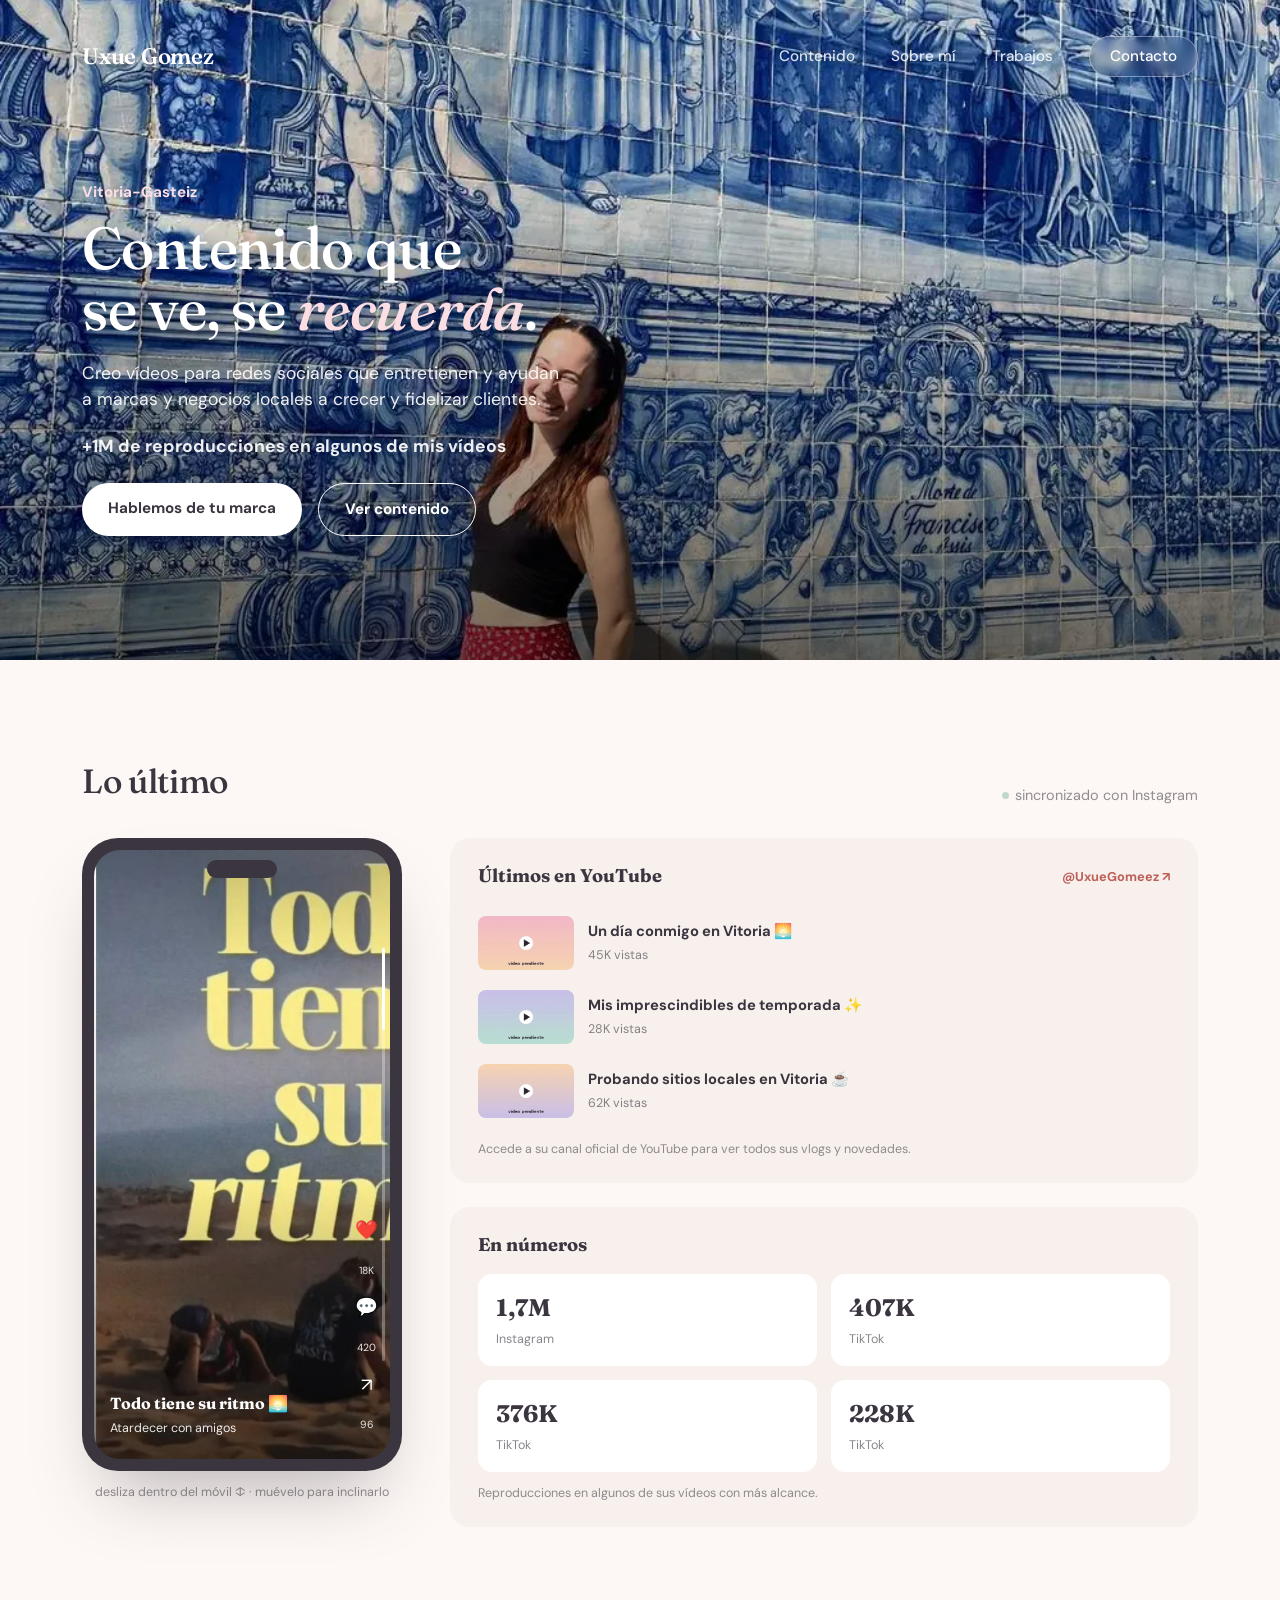
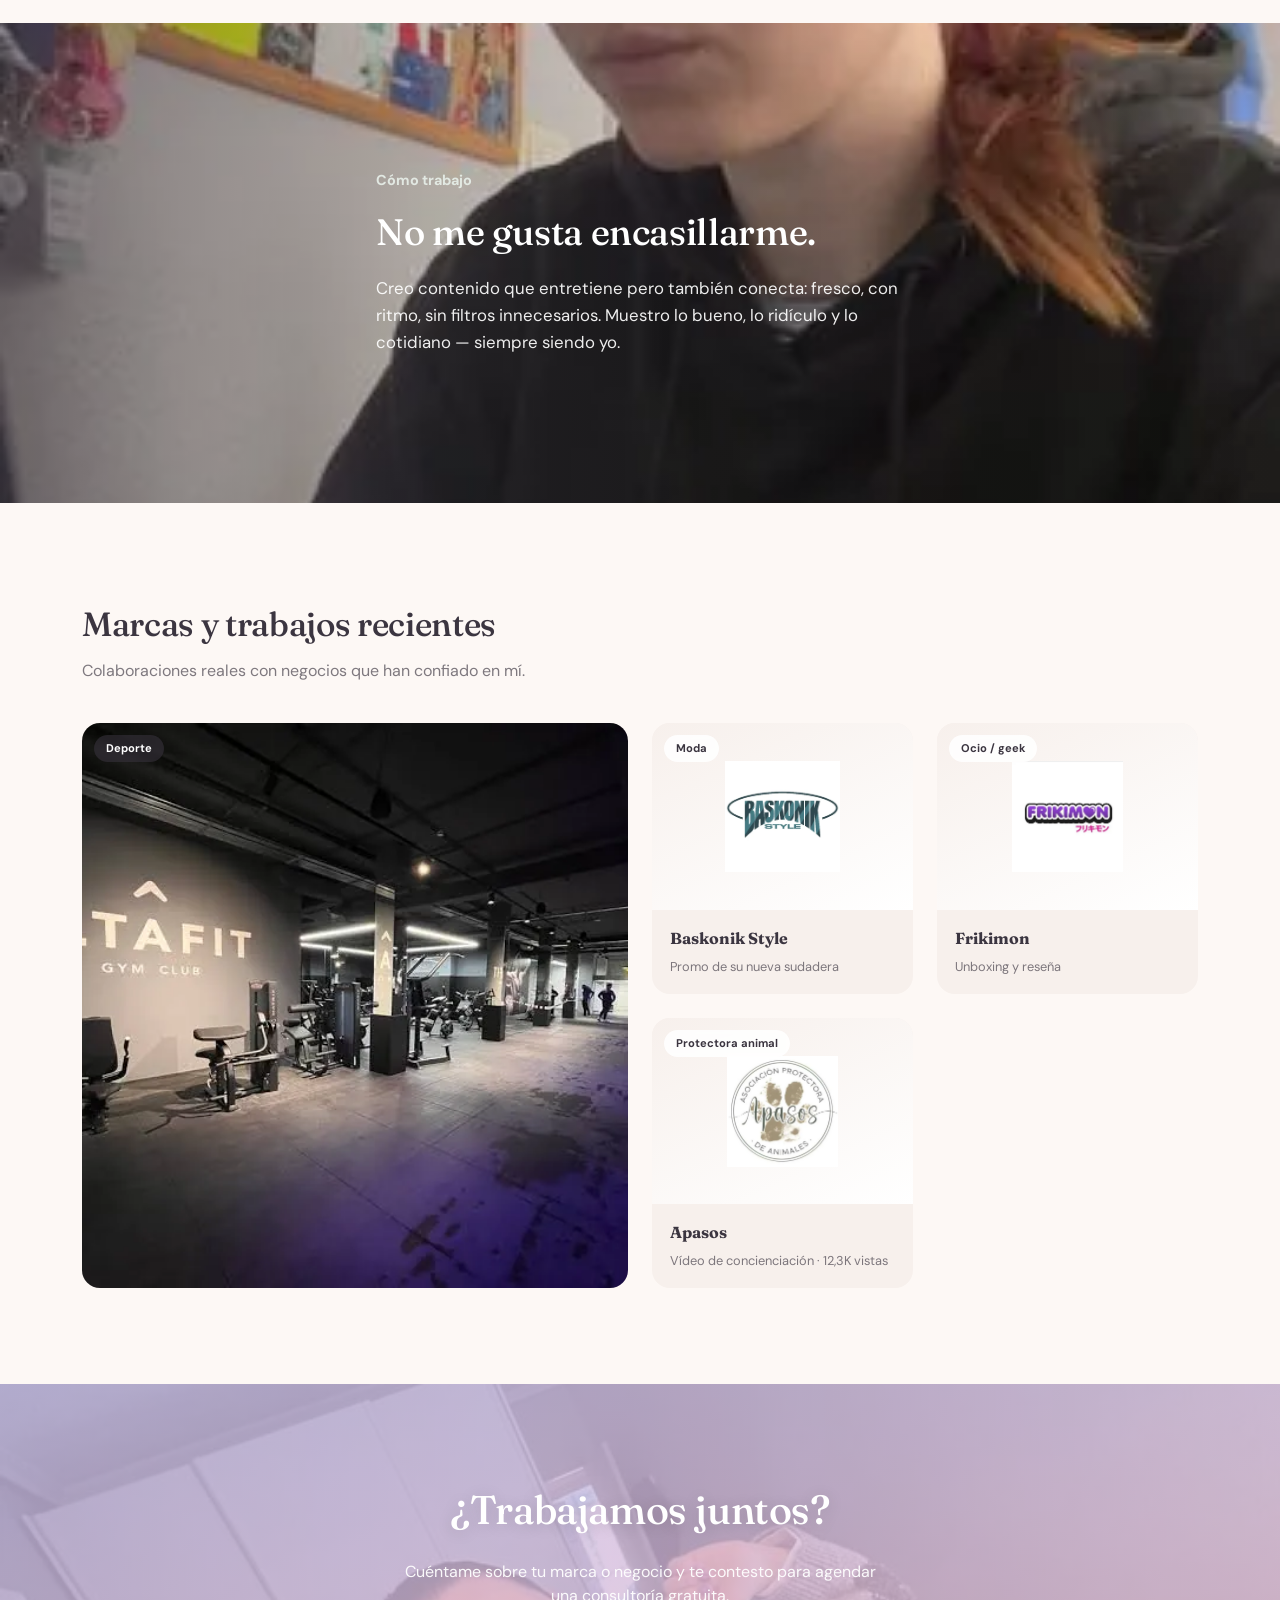
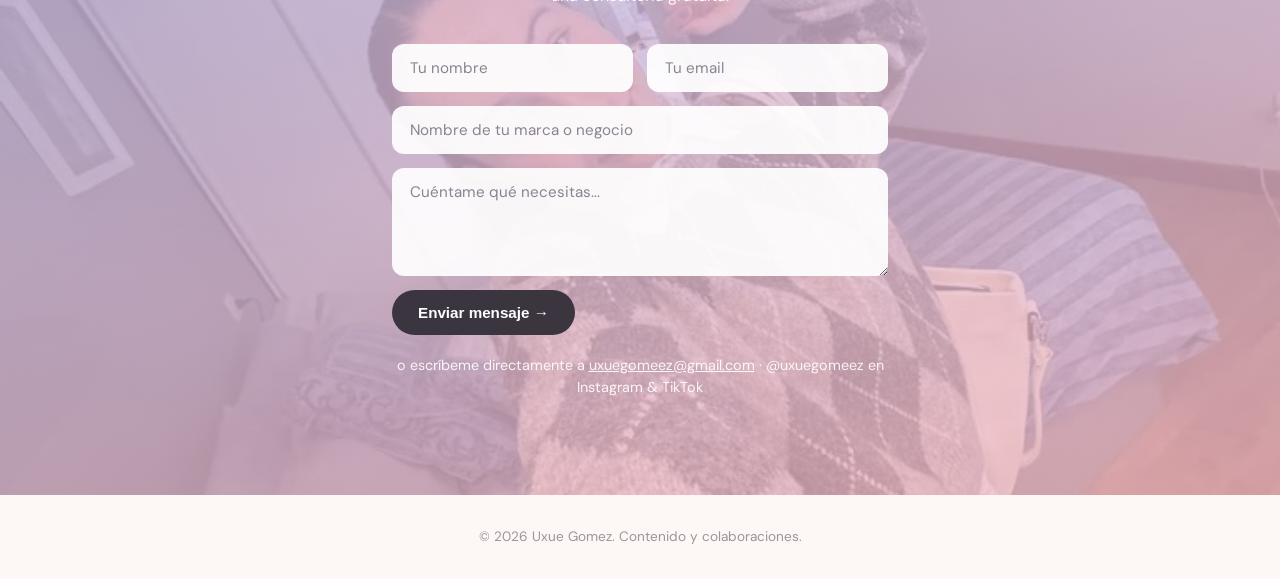
==== commit e857bbb0: "cosas" ====
--- a/uxue-landing/index.html
+++ b/uxue-landing/index.html
@@ -38,7 +38,7 @@
       <a href="#reciente">Contenido</a>
       <a href="#sobremi">Sobre mí</a>
       <a href="#trabajos">Trabajos</a>
-      <a href="#contacto">Contacto</a>
+      <a href="#contacto" class="nav-btn">Contacto</a>
     </div>
   </nav>
   <div class="hero-body hero-body-solo">
@@ -103,18 +103,18 @@
           <a class="yt-channel-link" href="https://www.youtube.com/@UxueGomeez" target="_blank" rel="noopener">@UxueGomeez ↗</a>
         </div>
         <a class="yt-item" href="https://www.youtube.com/@UxueGomeez" target="_blank" rel="noopener">
-          <img src="img/youtube/yt1.webp" alt="Miniatura de vídeo pendiente">
-          <div><b>Título del vídeo</b><span>— vistas</span></div>
+          <img src="img/youtube/yt1.webp" alt="Vlog Un día conmigo en Vitoria">
+          <div><b>Un día conmigo en Vitoria 🌅</b><span>45K vistas</span></div>
         </a>
         <a class="yt-item" href="https://www.youtube.com/@UxueGomeez" target="_blank" rel="noopener">
-          <img src="img/youtube/yt2.webp" alt="Miniatura de vídeo pendiente">
-          <div><b>Título del vídeo</b><span>— vistas</span></div>
+          <img src="img/youtube/yt2.webp" alt="Haul de moda e imprescindibles">
+          <div><b>Mis imprescindibles de temporada ✨</b><span>28K vistas</span></div>
         </a>
         <a class="yt-item" href="https://www.youtube.com/@UxueGomeez" target="_blank" rel="noopener">
-          <img src="img/youtube/yt3.webp" alt="Miniatura de vídeo pendiente">
-          <div><b>Título del vídeo</b><span>— vistas</span></div>
+          <img src="img/youtube/yt3.webp" alt="Probando sitios locales en Vitoria">
+          <div><b>Probando sitios locales en Vitoria ☕</b><span>62K vistas</span></div>
         </a>
-        <p class="side-note">Canal conectado — solo faltan sus miniaturas y títulos reales (YouTube no me deja leerlos automáticamente, hay que subirlas a mano en <code>img/youtube/</code>).</p>
+        <p class="side-note">Accede a su canal oficial de YouTube para ver todos sus vlogs y novedades.</p>
       </div>
 
       <div class="side-card stats-card">
@@ -133,10 +133,12 @@
 
 <section class="aboutband photo-surface" id="sobremi" style="background-image:url('img/about.webp');">
   <div class="photo-tint about-tint"></div>
-  <div class="aboutband-copy">
-    <div class="kicker">Cómo trabajo</div>
-    <h2>No me gusta encasillarme.</h2>
-    <p>Creo contenido que entretiene pero también conecta: fresco, con ritmo, sin filtros innecesarios. Muestro lo bueno, lo ridículo y lo cotidiano — siempre siendo yo.</p>
+  <div class="wrap">
+    <div class="aboutband-copy">
+      <div class="kicker">Cómo trabajo</div>
+      <h2>No me gusta encasillarme.</h2>
+      <p>Creo contenido que entretiene pero también conecta: fresco, con ritmo, sin filtros innecesarios. Muestro lo bueno, lo ridículo y lo cotidiano — siempre siendo yo.</p>
+    </div>
   </div>
 </section>
 
--- a/uxue-landing/css/style.css
+++ b/uxue-landing/css/style.css
@@ -22,15 +22,17 @@
 .about-tint{background:linear-gradient(90deg, rgba(59,53,64,0.55) 0%, rgba(59,53,64,0.15) 55%, transparent 100%);}
 .contact-tint{background:linear-gradient(160deg, rgba(201,191,232,0.8), rgba(242,184,198,0.75));}
 
-nav{display:flex;justify-content:space-between;align-items:center;padding:26px 32px;max-width:1180px;margin:0 auto;position:relative;z-index:5;}
-.logo{font-family:'Fraunces',serif;font-size:1.3rem;font-weight:600;color:#fff;}
-.navlinks{display:flex;gap:32px;font-size:0.95rem;}
-.navlinks a{opacity:0.85;transition:opacity 0.2s;color:#fff;}
-.navlinks a:hover{opacity:1;}
+nav{display:flex;justify-content:space-between;align-items:center;padding:36px 32px 20px;max-width:1180px;margin:0 auto;width:100%;position:relative;z-index:5;}
+.logo{font-family:'Fraunces',serif;font-size:1.4rem;font-weight:600;color:#fff;letter-spacing:-0.01em;}
+.navlinks{display:flex;align-items:center;gap:36px;font-size:0.95rem;font-weight:500;}
+.navlinks a{opacity:0.85;transition:all 0.2s ease;color:#fff;}
+.navlinks a:hover{opacity:1;transform:translateY(-1px);}
+.nav-btn{padding:8px 20px;border:1.5px solid rgba(255,255,255,0.4);border-radius:100px;backdrop-filter:blur(4px);opacity:1 !important;}
+.nav-btn:hover{background:#fff;color:var(--ink) !important;border-color:#fff;}
 
 /* HERO */
-.hero{position:relative;min-height:600px;display:flex;flex-direction:column;color:#fff;overflow:hidden;}
-.hero-body{position:relative;z-index:2;flex:1;display:flex;align-items:flex-end;max-width:1180px;margin:0 auto;width:100%;padding:0 32px 56px;}
+.hero{position:relative;min-height:82vh;min-height:660px;display:flex;flex-direction:column;color:#fff;overflow:hidden;}
+.hero-body{position:relative;z-index:2;flex:1;display:flex;align-items:center;max-width:1180px;margin:0 auto;width:100%;padding:32px 32px 72px;}
 .hero-body-solo{max-width:1180px;}
 .hero-copy{opacity:0;animation:riseIn 0.9s 0.1s cubic-bezier(.2,.7,.3,1) forwards;max-width:640px;}
 .hero-copy .kicker{color:#FBDDE4;font-weight:700;font-size:0.95rem;margin-bottom:14px;}
@@ -38,7 +40,7 @@
 .hero h1 em{font-style:italic;color:#FBDDE4;}
 .hero p{margin-top:20px;font-size:1.1rem;max-width:40ch;opacity:0.92;}
 .hero-stat{margin-top:14px;font-size:0.85rem;opacity:0.85;font-weight:700;}
-.hero-actions{margin-top:22px;display:flex;gap:16px;flex-wrap:wrap;}
+.hero-actions{margin-top:24px;display:flex;gap:16px;flex-wrap:wrap;}
 .btn{display:inline-block;padding:14px 26px;border-radius:100px;font-weight:700;font-size:0.95rem;transition:transform 0.2s ease, background 0.2s ease;}
 .btn-primary{background:#fff;color:var(--ink);}
 .btn-primary:hover{transform:translateY(-2px);}
@@ -48,17 +50,18 @@
 @keyframes riseIn{from{opacity:0;transform:translateY(18px);}to{opacity:1;transform:translateY(0);}}
 
 /* RECIENTE: phone left, side cards right */
-.reciente{padding:64px 0 80px;}
-.reciente-head{padding-bottom:26px;display:flex;justify-content:space-between;align-items:flex-end;flex-wrap:wrap;gap:8px;}
+.reciente{padding:96px 0;}
+.reciente-head{padding-bottom:32px;display:flex;justify-content:space-between;align-items:flex-end;flex-wrap:wrap;gap:12px;}
+.reciente-head h2{font-size:2.1rem;}
 .reciente-head p{opacity:0.55;font-size:0.9rem;}
 .sync{display:inline-flex;align-items:center;gap:6px;}
 .sync-dot{width:7px;height:7px;border-radius:50%;background:#8FBFA8;display:inline-block;animation:pulse 2s infinite;}
 .sync-dot.yt{background:#E8A93B;}
 @keyframes pulse{0%,100%{opacity:1;}50%{opacity:0.35;}}
 
-.reciente-grid{display:grid;grid-template-columns:300px 1fr;gap:40px;align-items:start;}
+.reciente-grid{display:grid;grid-template-columns:320px 1fr;gap:48px;align-items:start;}
 
-.phone-tilt-wrap{perspective:1200px;width:100%;max-width:300px;}
+.phone-tilt-wrap{perspective:1200px;width:100%;max-width:320px;}
 .phone-frame{transform-style:preserve-3d;transition:transform 0.15s ease-out;background:var(--ink);border-radius:36px;padding:12px;box-shadow:0 40px 70px -25px rgba(59,53,64,0.35);position:relative;}
 .phone-notch{position:absolute;top:22px;left:50%;transform:translateX(-50%);width:70px;height:18px;background:var(--ink);border-radius:12px;z-index:3;}
 .phone-screen{position:relative;border-radius:26px;overflow-y:auto;overflow-x:hidden;aspect-ratio:9/18.5;scroll-snap-type:y mandatory;-webkit-overflow-scrolling:touch;}
@@ -74,36 +77,38 @@
 .scroll-thumb{position:absolute;left:0;width:100%;border-radius:3px;background:#fff;height:20%;transition:top 0.05s linear;}
 .phone-hint{text-align:center;font-size:0.78rem;opacity:0.55;margin-top:12px;}
 
-.reciente-side{display:flex;flex-direction:column;gap:20px;}
-.side-card{background:var(--cream-soft);border-radius:20px;padding:22px 24px;}
+.reciente-side{display:flex;flex-direction:column;gap:24px;}
+.side-card{background:var(--cream-soft);border-radius:20px;padding:24px 28px;}
 .side-card-head{display:flex;justify-content:space-between;align-items:center;flex-wrap:wrap;gap:6px;margin-bottom:16px;}
 .side-card-head b{font-family:'Fraunces',serif;font-size:1.15rem;}
 .side-card-head .sync{font-size:0.78rem;opacity:0.6;}
 .yt-channel-link{font-size:0.8rem;font-weight:700;color:#B5453F;opacity:0.85;}
 .yt-channel-link:hover{opacity:1;}
-.yt-item{display:flex;gap:14px;align-items:center;padding:8px 0;border-radius:10px;}
-.yt-item img{width:96px;height:54px;object-fit:cover;border-radius:8px;flex-shrink:0;}
+.yt-item{display:flex;gap:14px;align-items:center;padding:10px 12px;border-radius:12px;margin:0 -12px;transition:background 0.2s ease, transform 0.2s ease;}
+.yt-item:hover{background:rgba(59,53,64,0.06);transform:translateX(4px);}
+.yt-item img{width:96px;height:54px;object-fit:cover;border-radius:8px;flex-shrink:0;transition:transform 0.2s ease;}
+.yt-item:hover img{transform:scale(1.03);}
 .yt-item b{display:block;font-size:0.92rem;}
 .yt-item span{font-size:0.78rem;opacity:0.6;}
-.side-note{margin-top:10px;font-size:0.78rem;opacity:0.55;}
+.side-note{margin-top:12px;font-size:0.78rem;opacity:0.55;}
 
 .stats-grid{display:grid;grid-template-columns:1fr 1fr;gap:14px;}
-.stat{background:#fff;border-radius:14px;padding:14px 16px;}
+.stat{background:#fff;border-radius:14px;padding:16px 18px;}
 .stat b{display:block;font-family:'Fraunces',serif;font-size:1.5rem;}
 .stat span{font-size:0.78rem;opacity:0.6;}
 
 /* SOBRE MÍ */
-.aboutband{position:relative;min-height:420px;display:flex;align-items:center;color:#fff;overflow:hidden;}
-.aboutband-copy{position:relative;z-index:2;max-width:520px;padding:60px 32px;}
+.aboutband{position:relative;min-height:480px;display:flex;align-items:center;color:#fff;overflow:hidden;padding:96px 0;}
+.aboutband-copy{position:relative;z-index:2;max-width:540px;}
 .aboutband-copy .kicker{color:#E8F0EA;font-weight:700;font-size:0.9rem;margin-bottom:12px;opacity:0.9;}
-.aboutband-copy h2{font-size:2.1rem;margin-bottom:16px;}
-.aboutband-copy p{opacity:0.92;max-width:42ch;}
+.aboutband-copy h2{font-size:2.3rem;margin-bottom:16px;}
+.aboutband-copy p{opacity:0.92;max-width:44ch;font-size:1.05rem;line-height:1.6;}
 
 /* TRABAJOS + MARCAS unificado */
-.trabajos{padding:86px 32px;}
+.trabajos{padding:96px 0;}
 .trabajos h2{font-size:2.1rem;margin-bottom:10px;}
-.trabajos > .wrap > p{opacity:0.65;max-width:52ch;margin-bottom:36px;}
-.brand-grid{display:grid;grid-template-columns:repeat(4,1fr);grid-template-rows:auto auto;gap:20px;}
+.trabajos > .wrap > p{opacity:0.65;max-width:52ch;margin-bottom:40px;}
+.brand-grid{display:grid;grid-template-columns:repeat(4,1fr);grid-template-rows:auto auto;gap:24px;}
 .brand-card{display:block;border-radius:18px;overflow:hidden;background:var(--cream-soft);transition:transform 0.2s ease, box-shadow 0.2s ease;}
 .brand-card:hover{transform:translateY(-4px);box-shadow:0 16px 30px -14px rgba(59,53,64,0.25);}
 
@@ -116,38 +121,41 @@
 .brand-tag{position:absolute;top:12px;left:12px;background:rgba(255,255,255,0.85);backdrop-filter:blur(2px);color:var(--ink);font-size:0.7rem;font-weight:700;padding:5px 12px;border-radius:100px;z-index:2;}
 .brand-card-featured .brand-tag{background:rgba(59,53,64,0.55);color:#fff;}
 
-.brand-info{padding:14px 16px;}
+.brand-info{padding:16px 18px;}
 .brand-info b{display:block;font-family:'Fraunces',serif;font-size:1rem;margin-bottom:4px;}
 .brand-info span{font-size:0.8rem;opacity:0.65;}
 
 /* CONTACTO */
-.contact{position:relative;min-height:340px;display:flex;align-items:center;color:#fff;overflow:hidden;}
-.contact .wrap{position:relative;z-index:2;text-align:center;padding:80px 32px;}
+.contact{position:relative;min-height:480px;display:flex;align-items:center;color:#fff;overflow:hidden;padding:96px 0;}
+.contact .wrap{position:relative;z-index:2;text-align:center;}
 .contact h2{color:#fff;font-size:2.5rem;max-width:17ch;margin:0 auto 20px;text-shadow:0 2px 16px rgba(0,0,0,0.15);}
-.contact p{opacity:0.95;max-width:44ch;margin:0 auto 32px;}
+.contact p{opacity:0.95;max-width:44ch;margin:0 auto 36px;}
 .contact .btn-primary{background:var(--ink);color:#fff;}
 .contact .btn-primary:hover{background:#5A4F63;}
-.contact-handles{margin-top:18px;font-size:0.9rem;opacity:0.9;}
+.contact-handles{margin-top:20px;font-size:0.9rem;opacity:0.9;}
 .contact-handles a{text-decoration:underline;}
-footer{padding:26px 32px;text-align:center;font-size:0.85rem;opacity:0.5;}
+footer{padding:32px;text-align:center;font-size:0.85rem;opacity:0.5;}
 
 /* CONTACT FORM */
-.contact-wrap{max-width:520px;}
-.contact-form{display:flex;flex-direction:column;gap:12px;margin-bottom:20px;text-align:left;}
-.form-row{display:flex;gap:12px;}
+.contact-wrap{max-width:560px;}
+.contact-form{display:flex;flex-direction:column;gap:14px;margin-bottom:20px;text-align:left;}
+.form-row{display:flex;gap:14px;}
 .form-row input{flex:1;min-width:0;}
 .contact-form input, .contact-form textarea{
-  width:100%;padding:13px 16px;border-radius:12px;border:none;
+  width:100%;padding:14px 18px;border-radius:12px;border:none;
   font-family:'DM Sans',sans-serif;font-size:0.95rem;background:rgba(255,255,255,0.92);color:var(--ink);
 }
 .contact-form input::placeholder, .contact-form textarea::placeholder{color:#8a8390;}
-.contact-form textarea{resize:vertical;min-height:90px;}
+.contact-form textarea{resize:vertical;min-height:100px;}
 .contact-form .btn{align-self:flex-start;border:none;cursor:pointer;}
 @media (max-width:520px){
   .form-row{flex-direction:column;}
 }
 
 @media (max-width:900px){
+  .hero{min-height:560px;}
+  .hero-body{padding:32px 32px 56px;}
+  .reciente, .aboutband, .trabajos, .contact{padding:64px 0;}
   .reciente-grid{grid-template-columns:1fr;}
   .phone-tilt-wrap{margin:0 auto;}
   .brand-grid{grid-template-columns:repeat(2,1fr);}
@@ -155,6 +163,9 @@
   .brand-photo{min-height:180px;}
 }
 @media (max-width:560px){
+  .wrap{padding:0 20px;}
+  nav{padding:20px 20px;}
+  .hero-body{padding:24px 20px 48px;}
   .brand-grid{grid-template-columns:1fr;}
   .brand-card-featured{grid-column:span 1;}
   .stats-grid{grid-template-columns:1fr 1fr;}
